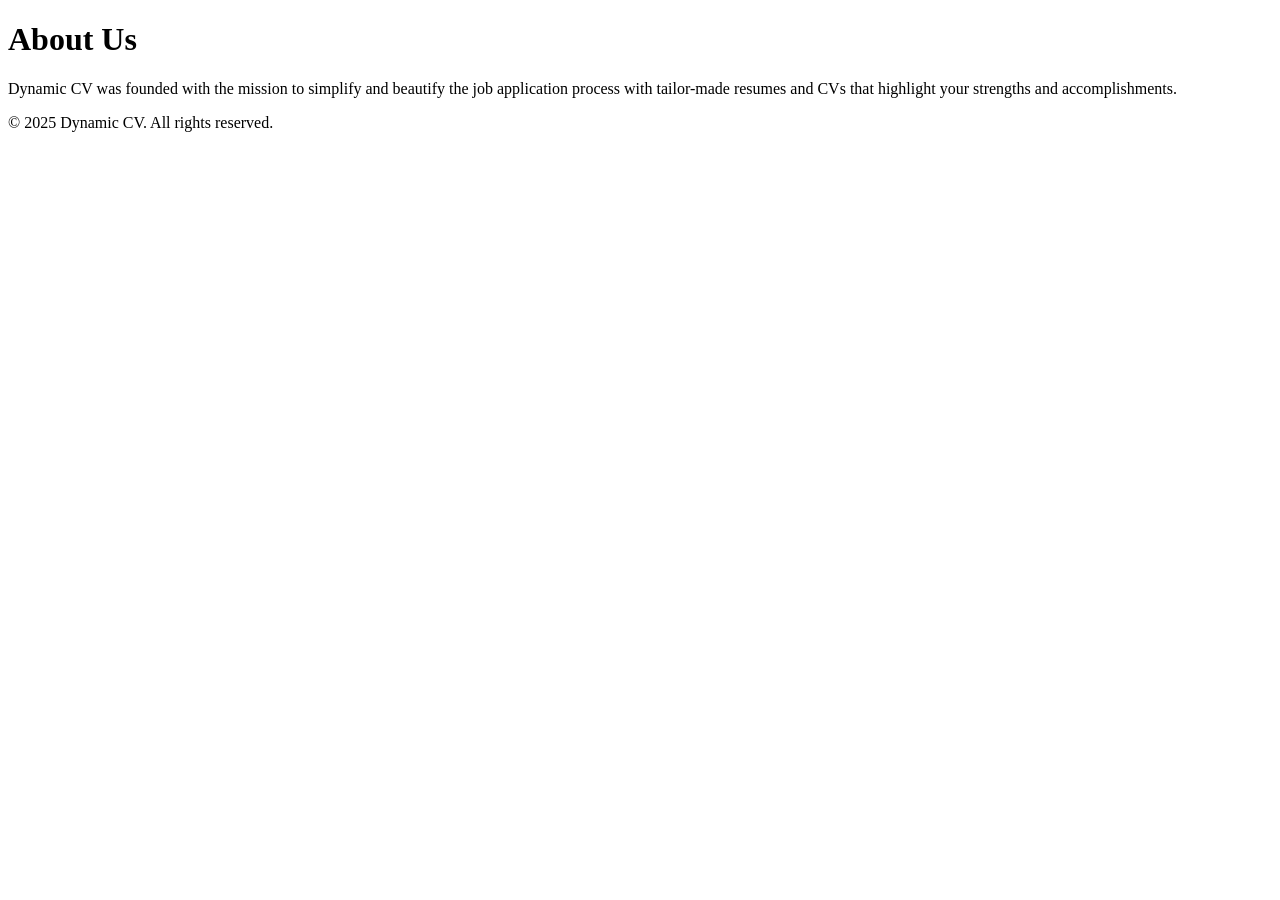
==== pages/about.html @ fc095736 "Add files via upload" ====
<!DOCTYPE html>
    <html lang="en">
    <head>
      <meta charset="UTF-8" />
      <meta name="viewport" content="width=device-width, initial-scale=1.0" />
      <title>About - Dynamic CV</title>
      <link rel="stylesheet" href="../css/style.css" />
    </head>
    <body>
      <header><h1>About Us</h1></header>
      <section>
        <p>Dynamic CV was founded with the mission to simplify and beautify the job application process with tailor-made resumes and CVs that highlight your strengths and accomplishments.</p>
      </section>
      <footer><p>&copy; 2025 Dynamic CV. All rights reserved.</p></footer>
      <script src="../js/main.js"></script>
    </body>
    </html>
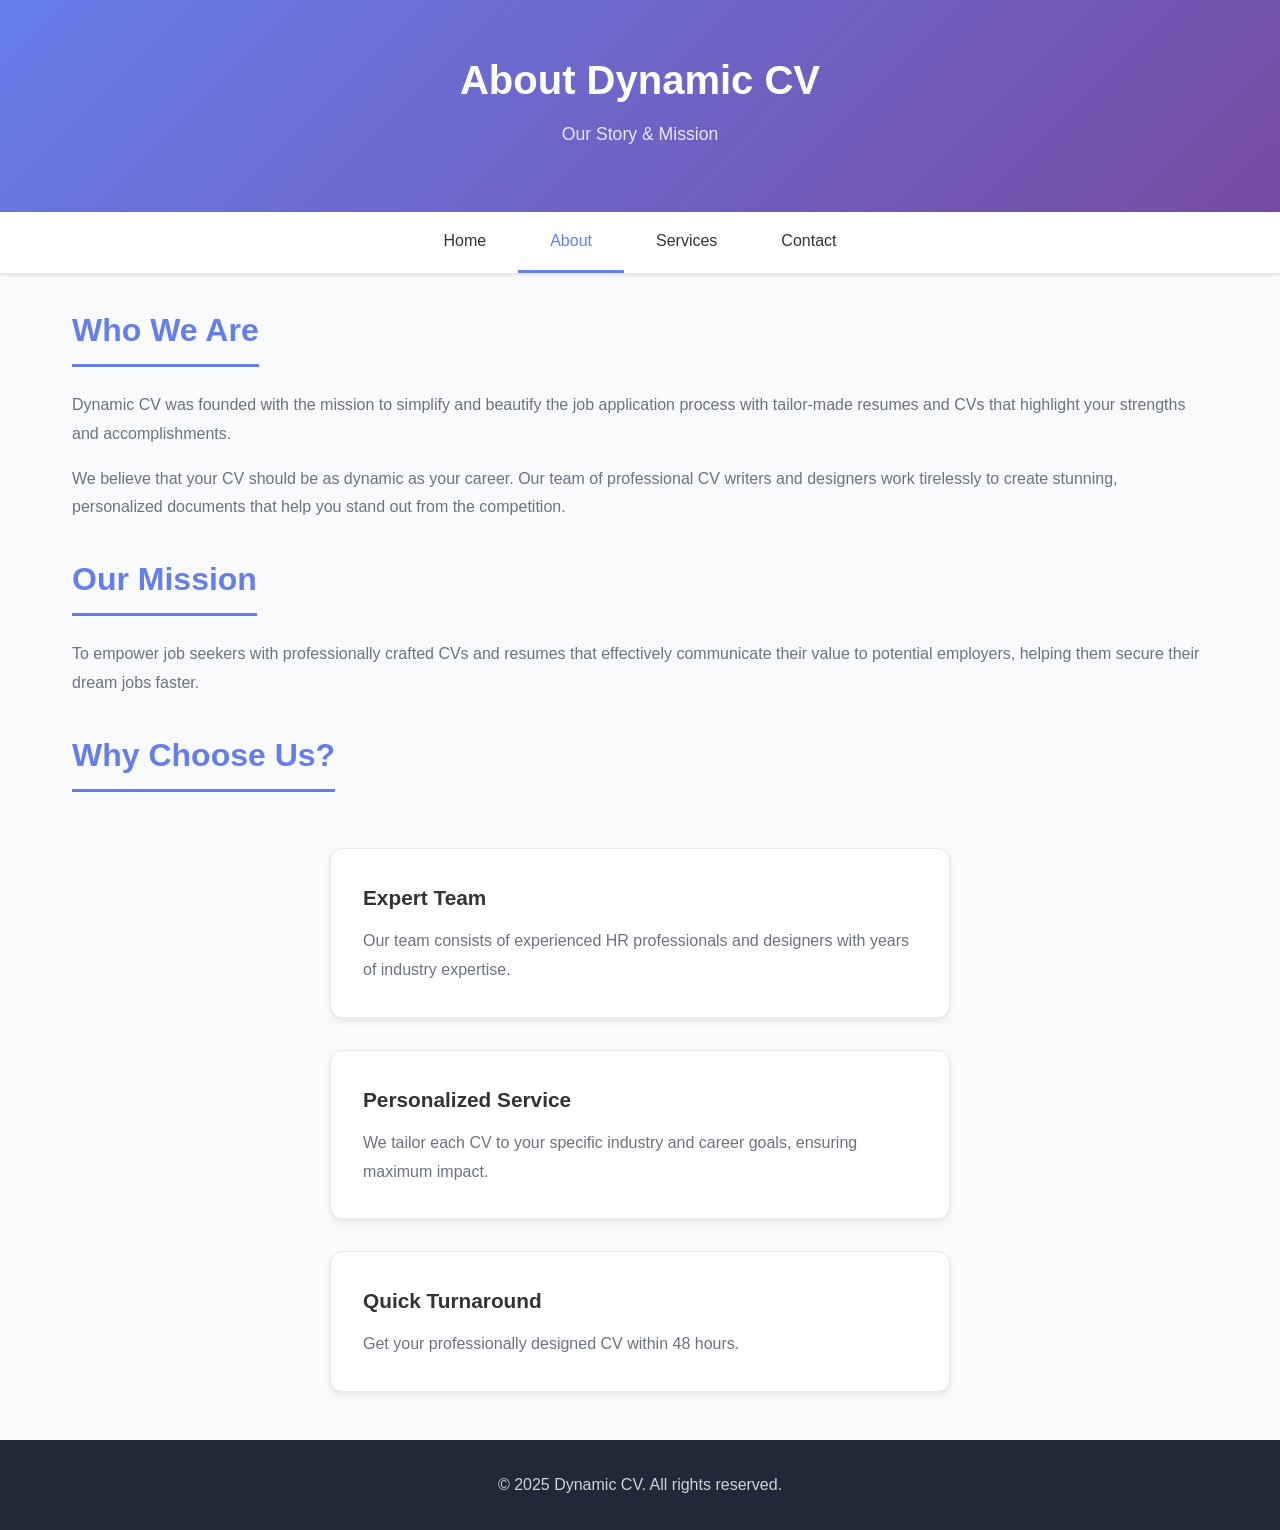
==== commit 0f71a9ad: "sss" ====
--- a/pages/about.html
+++ b/pages/about.html
@@ -1,19 +1,53 @@
 
-    <!DOCTYPE html>
-    <html lang="en">
-    <head>
-      <meta charset="UTF-8" />
-      <meta name="viewport" content="width=device-width, initial-scale=1.0" />
-      <title>About - Dynamic CV</title>
-      <link rel="stylesheet" href="../css/style.css" />
-    </head>
-    <body>
-      <header><h1>About Us</h1></header>
-      <section>
-        <p>Dynamic CV was founded with the mission to simplify and beautify the job application process with tailor-made resumes and CVs that highlight your strengths and accomplishments.</p>
-      </section>
-      <footer><p>&copy; 2025 Dynamic CV. All rights reserved.</p></footer>
-      <script src="../js/main.js"></script>
-    </body>
-    </html>
+<!DOCTYPE html>
+<html lang="en">
+<head>
+  <meta charset="UTF-8" />
+  <meta name="viewport" content="width=device-width, initial-scale=1.0" />
+  <title>About - Dynamic CV</title>
+  <link rel="stylesheet" href="../css/style.css" />
+</head>
+<body>
+  <header>
+    <h1>About Dynamic CV</h1>
+    <p>Our Story & Mission</p>
+  </header>
+  <nav>
+    <ul class="nav-links">
+      <li><a href="../index.html">Home</a></li>
+      <li><a href="about.html" class="active">About</a></li>
+      <li><a href="services.html">Services</a></li>
+      <li><a href="contact.html">Contact</a></li>
+    </ul>
+  </nav>
+  <section>
+    <h2>Who We Are</h2>
+    <p>Dynamic CV was founded with the mission to simplify and beautify the job application process with tailor-made resumes and CVs that highlight your strengths and accomplishments.</p>
+    <p>We believe that your CV should be as dynamic as your career. Our team of professional CV writers and designers work tirelessly to create stunning, personalized documents that help you stand out from the competition.</p>
+  </section>
+  <section>
+    <h2>Our Mission</h2>
+    <p>To empower job seekers with professionally crafted CVs and resumes that effectively communicate their value to potential employers, helping them secure their dream jobs faster.</p>
+  </section>
+  <section>
+    <h2>Why Choose Us?</h2>
+    <div class="card">
+      <h3>Expert Team</h3>
+      <p>Our team consists of experienced HR professionals and designers with years of industry expertise.</p>
+    </div>
+    <div class="card">
+      <h3>Personalized Service</h3>
+      <p>We tailor each CV to your specific industry and career goals, ensuring maximum impact.</p>
+    </div>
+    <div class="card">
+      <h3>Quick Turnaround</h3>
+      <p>Get your professionally designed CV within 48 hours.</p>
+    </div>
+  </section>
+  <footer>
+    <p>&copy; 2025 Dynamic CV. All rights reserved.</p>
+  </footer>
+  <script src="../js/main.js"></script>
+</body>
+</html>
     
--- a/css/style.css
+++ b/css/style.css
@@ -0,0 +1,316 @@
+* {
+	margin: 0;
+	padding: 0;
+	box-sizing: border-box;
+}
+
+body {
+	font-family: -apple-system, BlinkMacSystemFont, "Segoe UI", "Arial", sans-serif;
+	line-height: 1.6;
+	color: #333;
+	background-color: #f9fafb;
+}
+
+header {
+	background: linear-gradient(135deg, #667eea 0%, #764ba2 100%);
+	color: white;
+	padding: 3rem 2rem;
+	text-align: center;
+	box-shadow: 0 4px 6px rgba(0, 0, 0, 0.1);
+}
+
+header h1 {
+	font-size: 2.5rem;
+	margin-bottom: 0.5rem;
+	font-weight: 700;
+}
+
+header p {
+	font-size: 1.1rem;
+	opacity: 0.95;
+	color: rgba(255, 255, 255, 0.9);
+}
+
+nav {
+	background-color: #fff;
+	box-shadow: 0 2px 4px rgba(0, 0, 0, 0.1);
+	position: sticky;
+	top: 0;
+	z-index: 100;
+}
+
+nav ul {
+	list-style: none;
+	display: flex;
+	justify-content: center;
+	flex-wrap: wrap;
+	gap: 0;
+	max-width: 1200px;
+	margin: 0 auto;
+}
+
+nav li {
+	margin: 0;
+}
+
+nav a {
+	display: block;
+	padding: 1rem 2rem;
+	color: #333;
+	text-decoration: none;
+	font-weight: 500;
+	border-bottom: 3px solid transparent;
+	transition: all 0.3s ease;
+}
+
+nav a:hover,
+nav a.active {
+	color: #667eea;
+	border-bottom-color: #667eea;
+}
+
+section {
+	max-width: 1200px;
+	margin: 2rem auto;
+	padding: 0 2rem;
+}
+
+section h2 {
+	font-size: 2rem;
+	margin-bottom: 1.5rem;
+	color: #667eea;
+	border-bottom: 3px solid #667eea;
+	padding-bottom: 0.5rem;
+	display: inline-block;
+}
+
+section h3 {
+	font-size: 1.3rem;
+	margin-bottom: 0.8rem;
+	color: #333;
+}
+
+section p {
+	font-size: 1rem;
+	color: rgb(107, 114, 128);
+	margin-bottom: 1rem;
+	line-height: 1.8;
+}
+
+section a {
+	color: #667eea;
+	text-decoration: none;
+	font-weight: 500;
+}
+
+section a:hover {
+	text-decoration: underline;
+}
+
+.card {
+	max-width: 620px;
+	margin: 2rem auto;
+	padding: 2rem;
+	border: 1px solid #e5e7eb;
+	border-radius: 12px;
+	background-color: #fff;
+	box-shadow: 0 4px 6px rgba(0, 0, 0, 0.07);
+	transition: transform 0.3s ease, box-shadow 0.3s ease;
+}
+
+.card:hover {
+	transform: translateY(-4px);
+	box-shadow: 0 10px 15px rgba(0, 0, 0, 0.1);
+}
+
+.card p:last-child {
+	margin-bottom: 0;
+}
+
+.form-group {
+	margin-bottom: 1.5rem;
+}
+
+.form-group input,
+.form-group textarea {
+	width: 100%;
+	padding: 0.75rem;
+	border: 1px solid #d1d5db;
+	border-radius: 8px;
+	font-family: inherit;
+	font-size: 1rem;
+	transition: border-color 0.3s ease;
+}
+
+.form-group input:focus,
+.form-group textarea:focus {
+	outline: none;
+	border-color: #667eea;
+	box-shadow: 0 0 0 3px rgba(102, 126, 234, 0.1);
+}
+
+.btn-submit {
+	background: linear-gradient(135deg, #667eea 0%, #764ba2 100%);
+	color: white;
+	padding: 0.75rem 2rem;
+	border: none;
+	border-radius: 8px;
+	font-size: 1rem;
+	font-weight: 600;
+	cursor: pointer;
+	transition: all 0.3s ease;
+}
+
+.btn-submit:hover {
+	transform: translateY(-2px);
+	box-shadow: 0 10px 15px rgba(102, 126, 234, 0.3);
+}
+
+footer {
+	background-color: #1f2937;
+	color: white;
+	text-align: center;
+	padding: 2rem;
+	margin-top: 3rem;
+}
+
+footer p {
+	color: #d1d5db;
+	margin: 0;
+}
+
+h1 {
+	font-weight: 700;
+}
+
+h2 {
+	font-weight: 600;
+}
+
+p {
+	margin-bottom: 1rem;
+}
+
+/* Responsive Design */
+@media (max-width: 768px) {
+	header {
+		padding: 2rem 1rem;
+	}
+
+	header h1 {
+		font-size: 2rem;
+	}
+
+	header p {
+		font-size: 0.95rem;
+	}
+
+	nav ul {
+		flex-direction: column;
+	}
+
+	nav a {
+		padding: 0.75rem 1.5rem;
+		border-bottom: none;
+		border-left: 3px solid transparent;
+	}
+
+	nav a:hover,
+	nav a.active {
+		border-bottom: none;
+		border-left-color: #667eea;
+	}
+
+	section {
+		padding: 0 1rem;
+	}
+
+	section h2 {
+		font-size: 1.5rem;
+	}
+
+	section h3 {
+		font-size: 1.1rem;
+	}
+
+	section p {
+		font-size: 0.95rem;
+	}
+
+	.card {
+		margin: 1.5rem auto;
+		padding: 1.5rem;
+	}
+
+	.form-group input,
+	.form-group textarea {
+		padding: 0.6rem;
+	}
+
+	.btn-submit {
+		padding: 0.6rem 1.5rem;
+		font-size: 0.95rem;
+	}
+}
+
+@media (max-width: 480px) {
+	header {
+		padding: 1.5rem 1rem;
+	}
+
+	header h1 {
+		font-size: 1.5rem;
+	}
+
+	header p {
+		font-size: 0.85rem;
+	}
+
+	nav a {
+		padding: 0.6rem 1rem;
+		font-size: 0.9rem;
+	}
+
+	section {
+		padding: 0 0.75rem;
+		margin: 1.5rem auto;
+	}
+
+	section h2 {
+		font-size: 1.3rem;
+		margin-bottom: 1rem;
+	}
+
+	section h3 {
+		font-size: 1rem;
+	}
+
+	section p {
+		font-size: 0.9rem;
+	}
+
+	.card {
+		margin: 1rem auto;
+		padding: 1rem;
+	}
+
+	.form-group {
+		margin-bottom: 1rem;
+	}
+
+	.form-group input,
+	.form-group textarea {
+		padding: 0.5rem;
+		font-size: 0.95rem;
+	}
+
+	.btn-submit {
+		padding: 0.5rem 1.25rem;
+		font-size: 0.9rem;
+		width: 100%;
+	}
+
+	footer {
+		padding: 1.5rem 1rem;
+	}
+}
